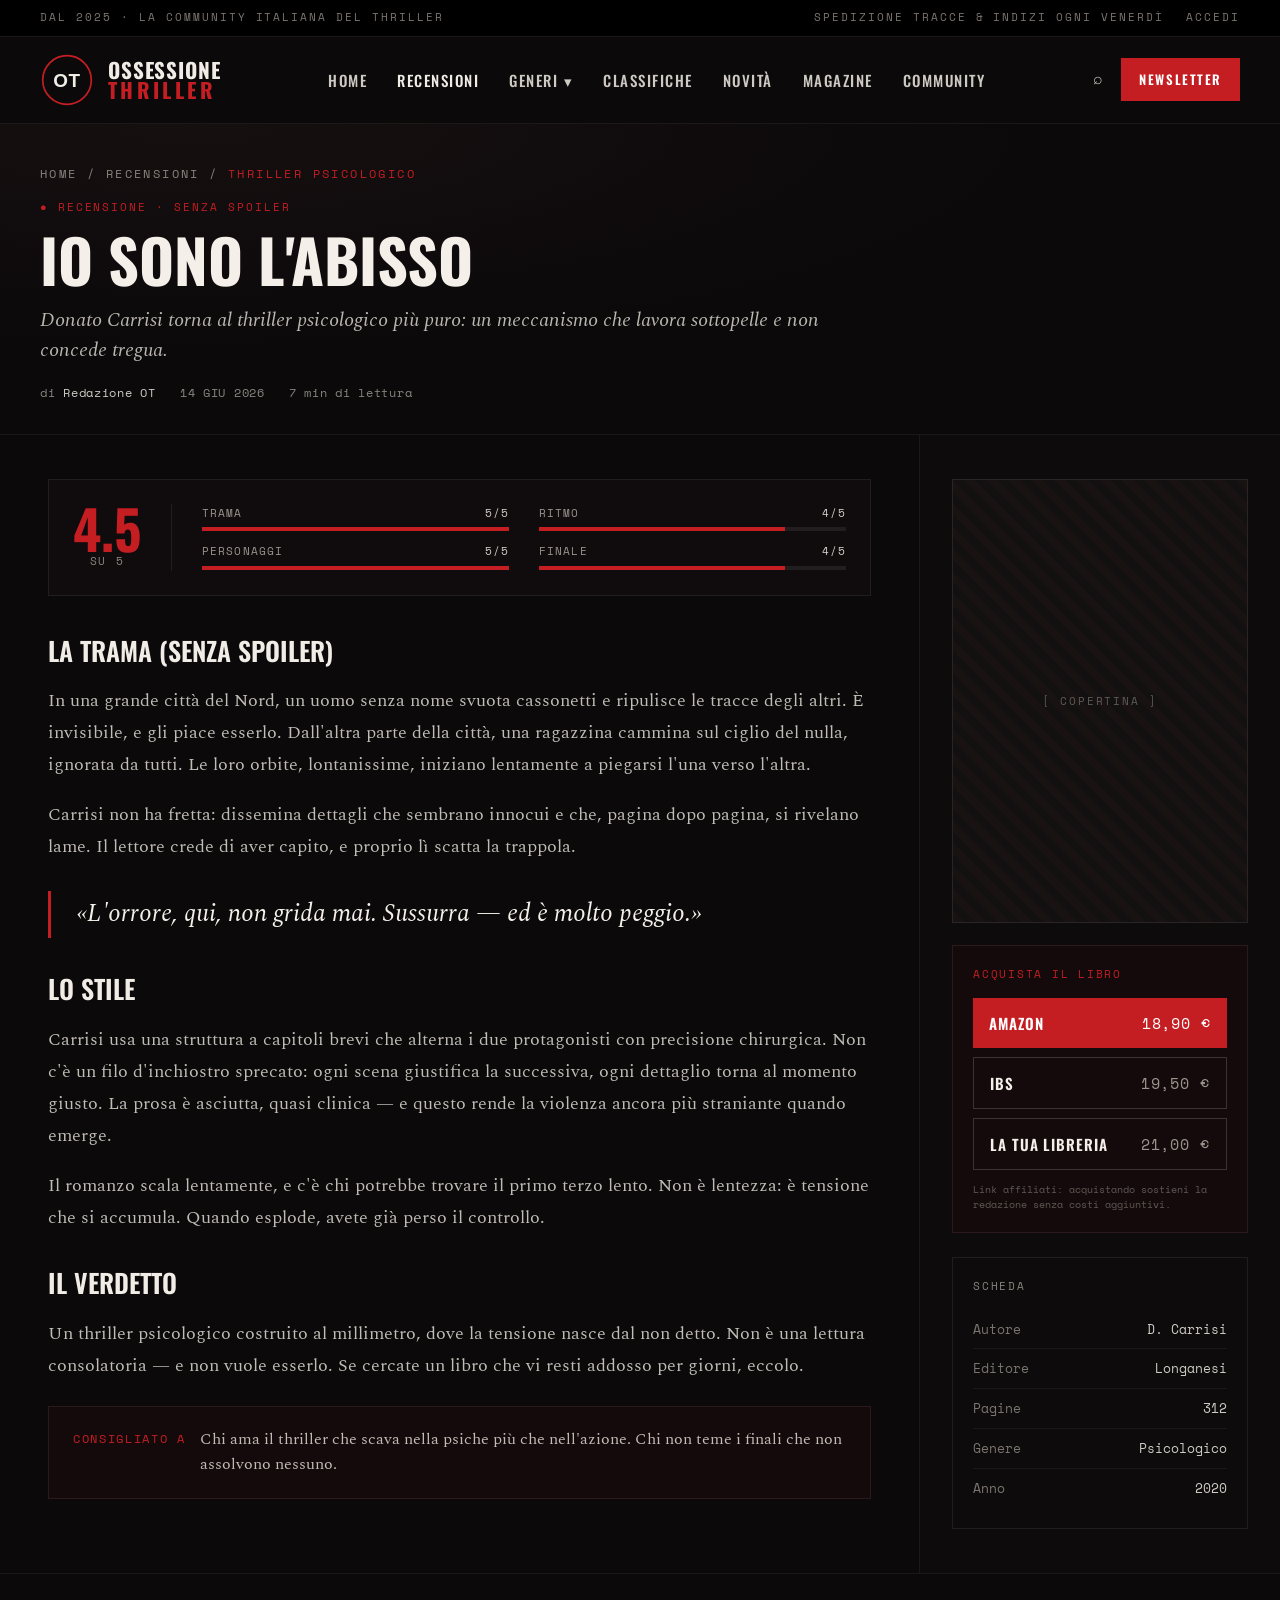
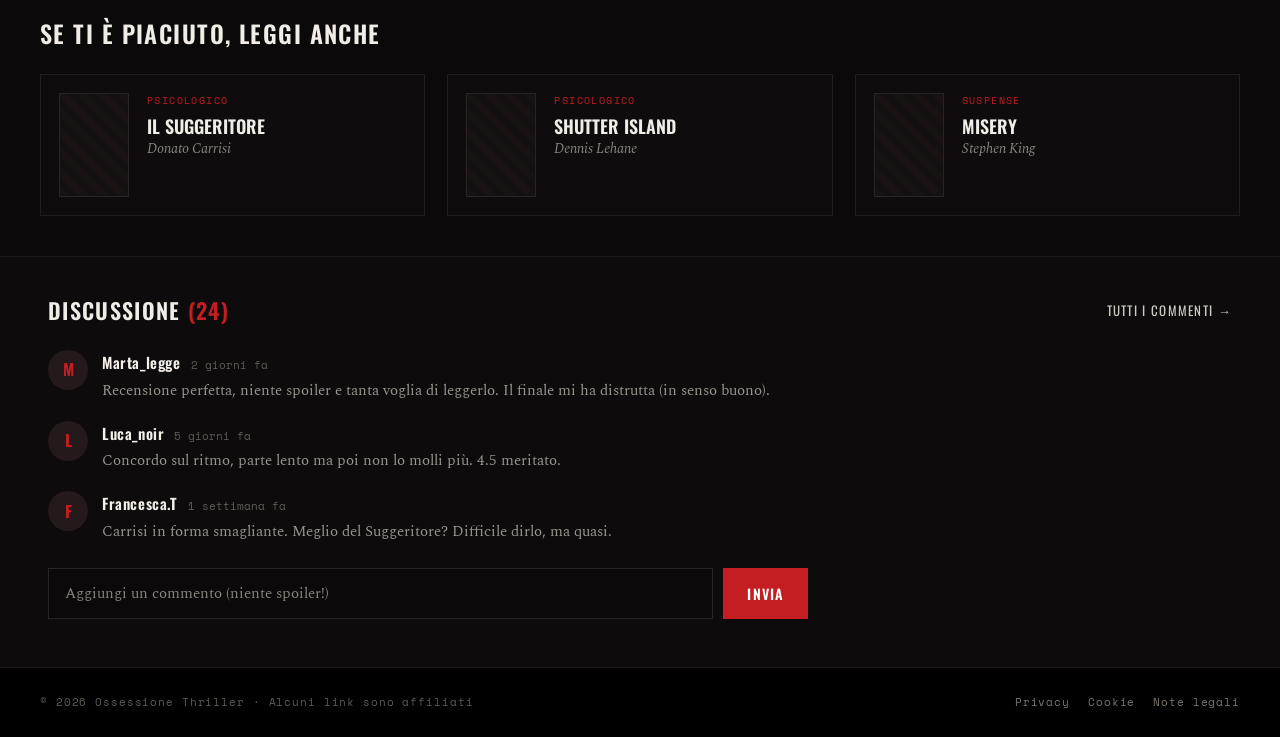
==== recensione.html @ 4a24f760 "feat: sito completo - homepage, catalogo, dettaglio recensione - index.html: homepage immersiva (Var" ====
<!DOCTYPE html>
<html lang="it">
<head>
  <meta charset="utf-8">
  <meta name="viewport" content="width=device-width, initial-scale=1">
  <title>Io sono l'abisso — Recensione — Ossessione Thriller</title>
  <meta name="description" content="Recensione senza spoiler di «Io sono l'abisso» di Donato Carrisi. Voto: 4.5/5. Un meccanismo che lavora sottopelle.">
  <link rel="icon" href="assets/logo.svg" type="image/svg+xml">
  <link rel="stylesheet" href="css/style.css">
</head>
<body>

  <!-- UTILITY BAR -->
  <div class="ot-utilbar">
    <span>Dal 2025 · La community italiana del thriller</span>
    <span>
      <span>Spedizione tracce &amp; indizi ogni venerdì</span>
      <a href="#">Accedi</a>
    </span>
  </div>

  <!-- HEADER -->
  <header class="ot-header">
    <a href="index.html" class="ot-logo">
      <img src="assets/logo.svg" alt="Ossessione Thriller">
      <div class="ot-logo-text">
        <div class="ot-logo-top">OSSESSIONE</div>
        <div class="ot-logo-bot">THRILLER</div>
      </div>
    </a>
    <nav>
      <ul class="ot-nav">
        <li><a href="index.html">Home</a></li>
        <li><a href="recensioni.html" class="active">Recensioni</a></li>
        <li><a href="#">Generi ▾</a></li>
        <li><a href="#">Classifiche</a></li>
        <li><a href="#">Novità</a></li>
        <li><a href="#">Magazine</a></li>
        <li><a href="#">Community</a></li>
      </ul>
    </nav>
    <div class="ot-header-actions">
      <span class="ot-search-icon">⌕</span>
      <a href="index.html#newsletter" class="ot-btn">Newsletter</a>
    </div>
  </header>

  <!-- ═══════════════════════════════════════════════════════
       ARTICLE HERO
  ═══════════════════════════════════════════════════════ -->
  <div style="
    padding: 40px 40px 32px;
    background: radial-gradient(110% 120% at 15% 0%, #160f10, var(--bg) 60%);
    border-bottom: 1px solid var(--border);
  ">
    <div class="ot-breadcrumb">
      <a href="index.html">Home</a> /
      <a href="recensioni.html">Recensioni</a> /
      <span>Thriller psicologico</span>
    </div>
    <div style="max-width: 820px;">
      <div class="ot-label" style="margin-bottom: 14px; letter-spacing: .18em;">● Recensione · Senza spoiler</div>
      <h1 style="
        font-family: var(--font-heading); font-weight: 700;
        font-size: 60px; line-height: .98;
        color: var(--text-warm); text-transform: uppercase;
        margin: 0 0 16px;
      ">Io sono l'abisso</h1>
      <p style="font-size: 20px; line-height: 1.5; color: var(--text-mid); font-style: italic; margin: 0 0 18px;">
        Donato Carrisi torna al thriller psicologico più puro: un meccanismo che lavora sottopelle e non concede tregua.
      </p>
      <div style="display: flex; gap: 24px; font-family: var(--font-mono); font-size: 12px; letter-spacing: .06em; color: var(--text-faint);">
        <span>di <span style="color: var(--text-dim);">Redazione OT</span></span>
        <span>14 GIU 2026</span>
        <span>7 min di lettura</span>
      </div>
    </div>
  </div>

  <!-- ═══════════════════════════════════════════════════════
       BODY + SIDEBAR
  ═══════════════════════════════════════════════════════ -->
  <div style="display: grid; grid-template-columns: 1fr 360px;">

    <!-- ARTICLE BODY -->
    <article style="padding: 44px 48px; border-right: 1px solid var(--border);">

      <!-- Rating block -->
      <div style="
        display: flex; align-items: center; gap: 30px;
        padding: 24px; background: var(--bg-card); border: 1px solid var(--border-card);
        margin-bottom: 34px;
      ">
        <div style="text-align: center; border-right: 1px solid var(--border-card); padding-right: 30px;">
          <div style="
            font-family: var(--font-heading); font-weight: 700;
            font-size: 54px; color: var(--accent); line-height: .9;
          ">4.5</div>
          <div style="font-family: var(--font-mono); font-size: 11px; letter-spacing: .14em; color: var(--text-faint); text-transform: uppercase;">su 5</div>
        </div>
        <div style="flex: 1; display: grid; grid-template-columns: 1fr 1fr; gap: 12px 30px;">

          <div>
            <div style="display: flex; justify-content: space-between; font-family: var(--font-mono); font-size: 11px; color: var(--text-muted); text-transform: uppercase; letter-spacing: .1em; margin-bottom: 5px;">
              <span>Trama</span><span style="color: var(--text-dim);">5/5</span>
            </div>
            <div class="ot-rating-bar-track"><div class="ot-rating-bar-fill" style="width: 100%;"></div></div>
          </div>

          <div>
            <div style="display: flex; justify-content: space-between; font-family: var(--font-mono); font-size: 11px; color: var(--text-muted); text-transform: uppercase; letter-spacing: .1em; margin-bottom: 5px;">
              <span>Ritmo</span><span style="color: var(--text-dim);">4/5</span>
            </div>
            <div class="ot-rating-bar-track"><div class="ot-rating-bar-fill" style="width: 80%;"></div></div>
          </div>

          <div>
            <div style="display: flex; justify-content: space-between; font-family: var(--font-mono); font-size: 11px; color: var(--text-muted); text-transform: uppercase; letter-spacing: .1em; margin-bottom: 5px;">
              <span>Personaggi</span><span style="color: var(--text-dim);">5/5</span>
            </div>
            <div class="ot-rating-bar-track"><div class="ot-rating-bar-fill" style="width: 100%;"></div></div>
          </div>

          <div>
            <div style="display: flex; justify-content: space-between; font-family: var(--font-mono); font-size: 11px; color: var(--text-muted); text-transform: uppercase; letter-spacing: .1em; margin-bottom: 5px;">
              <span>Finale</span><span style="color: var(--text-dim);">4/5</span>
            </div>
            <div class="ot-rating-bar-track"><div class="ot-rating-bar-fill" style="width: 80%;"></div></div>
          </div>

        </div>
      </div>

      <!-- Article text -->
      <h2 style="
        font-family: var(--font-heading); font-weight: 600;
        font-size: 26px; color: var(--text); text-transform: uppercase;
        margin: 0 0 14px;
      ">La trama (senza spoiler)</h2>

      <p style="font-size: 18px; line-height: 1.78; color: #c2bcb6; margin: 0 0 18px;">
        In una grande città del Nord, un uomo senza nome svuota cassonetti e ripulisce le tracce degli altri.
        È invisibile, e gli piace esserlo. Dall'altra parte della città, una ragazzina cammina sul ciglio del nulla,
        ignorata da tutti. Le loro orbite, lontanissime, iniziano lentamente a piegarsi l'una verso l'altra.
      </p>

      <p style="font-size: 18px; line-height: 1.78; color: #c2bcb6; margin: 0 0 28px;">
        Carrisi non ha fretta: dissemina dettagli che sembrano innocui e che, pagina dopo pagina, si rivelano lame.
        Il lettore crede di aver capito, e proprio lì scatta la trappola.
      </p>

      <!-- Pull quote -->
      <blockquote class="ot-blockquote">
        <p>«L'orrore, qui, non grida mai. Sussurra — ed è molto peggio.»</p>
      </blockquote>

      <h2 style="
        font-family: var(--font-heading); font-weight: 600;
        font-size: 26px; color: var(--text); text-transform: uppercase;
        margin: 0 0 14px;
      ">Lo stile</h2>

      <p style="font-size: 18px; line-height: 1.78; color: #c2bcb6; margin: 0 0 18px;">
        Carrisi usa una struttura a capitoli brevi che alterna i due protagonisti con precisione chirurgica.
        Non c'è un filo d'inchiostro sprecato: ogni scena giustifica la successiva, ogni dettaglio
        torna al momento giusto. La prosa è asciutta, quasi clinica — e questo rende la violenza ancora più
        straniante quando emerge.
      </p>

      <p style="font-size: 18px; line-height: 1.78; color: #c2bcb6; margin: 0 0 28px;">
        Il romanzo scala lentamente, e c'è chi potrebbe trovare il primo terzo lento.
        Non è lentezza: è tensione che si accumula. Quando esplode, avete già perso il controllo.
      </p>

      <h2 style="
        font-family: var(--font-heading); font-weight: 600;
        font-size: 26px; color: var(--text); text-transform: uppercase;
        margin: 0 0 14px;
      ">Il verdetto</h2>

      <p style="font-size: 18px; line-height: 1.78; color: #c2bcb6; margin: 0 0 24px;">
        Un thriller psicologico costruito al millimetro, dove la tensione nasce dal non detto.
        Non è una lettura consolatoria — e non vuole esserlo. Se cercate un libro che vi resti
        addosso per giorni, eccolo.
      </p>

      <div style="
        display: flex; gap: 14px; padding: 20px 24px;
        background: #140a0b; border: 1px solid #2a1a1b;
        margin-bottom: 8px;
      ">
        <div style="
          font-family: var(--font-mono); font-size: 12px; letter-spacing: .14em;
          color: var(--accent); text-transform: uppercase;
          white-space: nowrap; padding-top: 2px;
        ">Consigliato a</div>
        <p style="font-size: 16px; line-height: 1.6; color: #c2bcb6; margin: 0;">
          Chi ama il thriller che scava nella psiche più che nell'azione.
          Chi non teme i finali che non assolvono nessuno.
        </p>
      </div>

    </article>

    <!-- SIDEBAR -->
    <aside style="padding: 44px 32px; background: var(--bg-alt);">

      <!-- Cover placeholder -->
      <div class="ot-cover-placeholder" style="aspect-ratio: 2/3; margin-bottom: 22px; flex-direction: column; gap: 8px;">
        <span>[ COPERTINA ]</span>
      </div>

      <!-- Buy box -->
      <div class="ot-buy-box">
        <div class="ot-label" style="margin-bottom: 14px; letter-spacing: .16em;">Acquista il libro</div>
        <a href="#" class="ot-buy-link primary">
          <span>Amazon</span>
          <span class="price">18,90 €</span>
        </a>
        <a href="#" class="ot-buy-link secondary">
          <span>IBS</span>
          <span class="price">19,50 €</span>
        </a>
        <a href="#" class="ot-buy-link secondary">
          <span>La tua libreria</span>
          <span class="price">21,00 €</span>
        </a>
        <p class="ot-buy-note">Link affiliati: acquistando sostieni la redazione senza costi aggiuntivi.</p>
      </div>

      <!-- Scheda libro -->
      <div class="ot-scheda">
        <div class="ot-scheda-title">Scheda</div>
        <div class="ot-scheda-row"><span class="key">Autore</span><span class="val">D. Carrisi</span></div>
        <div class="ot-scheda-row"><span class="key">Editore</span><span class="val">Longanesi</span></div>
        <div class="ot-scheda-row"><span class="key">Pagine</span><span class="val">312</span></div>
        <div class="ot-scheda-row"><span class="key">Genere</span><span class="val">Psicologico</span></div>
        <div class="ot-scheda-row"><span class="key">Anno</span><span class="val">2020</span></div>
      </div>

    </aside>

  </div>

  <!-- ═══════════════════════════════════════════════════════
       CORRELATI
  ═══════════════════════════════════════════════════════ -->
  <section style="padding: 40px 40px; background: var(--bg); border-top: 1px solid var(--border);">
    <h2 style="
      font-family: var(--font-heading); font-weight: 600;
      font-size: 24px; letter-spacing: .06em; color: var(--text);
      text-transform: uppercase; margin: 0 0 22px;
    ">Se ti è piaciuto, leggi anche</h2>
    <div style="display: grid; grid-template-columns: repeat(3, 1fr); gap: 22px; max-width: 1360px;">

      <article class="ot-rev-card ot-card">
        <div class="ot-rev-cover" style="width: 70px; height: 104px;"></div>
        <div>
          <div class="ot-rev-genre">Psicologico</div>
          <h3 class="ot-rev-title" style="font-size: 18px;">Il suggeritore</h3>
          <div class="ot-rev-author">Donato Carrisi</div>
        </div>
      </article>

      <article class="ot-rev-card ot-card">
        <div class="ot-rev-cover" style="width: 70px; height: 104px;"></div>
        <div>
          <div class="ot-rev-genre">Psicologico</div>
          <h3 class="ot-rev-title" style="font-size: 18px;">Shutter Island</h3>
          <div class="ot-rev-author">Dennis Lehane</div>
        </div>
      </article>

      <article class="ot-rev-card ot-card">
        <div class="ot-rev-cover" style="width: 70px; height: 104px;"></div>
        <div>
          <div class="ot-rev-genre">Suspense</div>
          <h3 class="ot-rev-title" style="font-size: 18px;">Misery</h3>
          <div class="ot-rev-author">Stephen King</div>
        </div>
      </article>

    </div>
  </section>

  <!-- ═══════════════════════════════════════════════════════
       DISCUSSIONE
  ═══════════════════════════════════════════════════════ -->
  <section style="padding: 36px 48px 48px; background: var(--bg-alt); border-top: 1px solid var(--border);">
    <div style="display: flex; justify-content: space-between; align-items: center; margin-bottom: 22px;">
      <h2 style="
        font-family: var(--font-heading); font-weight: 600;
        font-size: 22px; letter-spacing: .06em; color: var(--text);
        text-transform: uppercase; margin: 0;
      ">Discussione <span style="color: var(--accent);">(24)</span></h2>
      <a href="#" style="
        font-family: var(--font-heading); font-size: 13px;
        letter-spacing: .1em; text-transform: uppercase; color: var(--text-dim);
      ">Tutti i commenti →</a>
    </div>

    <div style="display: flex; flex-direction: column; gap: 18px; max-width: 760px;">

      <div class="ot-comment">
        <div class="ot-comment-avatar">M</div>
        <div>
          <div class="ot-comment-meta">
            <span class="ot-comment-author">Marta_legge</span>
            <span class="ot-comment-date">2 giorni fa</span>
          </div>
          <p class="ot-comment-text">
            Recensione perfetta, niente spoiler e tanta voglia di leggerlo. Il finale mi ha distrutta (in senso buono).
          </p>
        </div>
      </div>

      <div class="ot-comment">
        <div class="ot-comment-avatar">L</div>
        <div>
          <div class="ot-comment-meta">
            <span class="ot-comment-author">Luca_noir</span>
            <span class="ot-comment-date">5 giorni fa</span>
          </div>
          <p class="ot-comment-text">
            Concordo sul ritmo, parte lento ma poi non lo molli più. 4.5 meritato.
          </p>
        </div>
      </div>

      <div class="ot-comment">
        <div class="ot-comment-avatar">F</div>
        <div>
          <div class="ot-comment-meta">
            <span class="ot-comment-author">Francesca.T</span>
            <span class="ot-comment-date">1 settimana fa</span>
          </div>
          <p class="ot-comment-text">
            Carrisi in forma smagliante. Meglio del Suggeritore? Difficile dirlo, ma quasi.
          </p>
        </div>
      </div>

    </div>

    <div class="ot-comment-form" style="margin-top: 24px; max-width: 760px;">
      <input class="ot-comment-input" type="text" placeholder="Aggiungi un commento (niente spoiler!)">
      <button class="ot-btn" style="padding: 0 24px; font-size: 14px; letter-spacing: .08em;">Invia</button>
    </div>
  </section>

  <!-- FOOTER -->
  <footer class="ot-footer-mini">
    <span>© 2026 Ossessione Thriller · Alcuni link sono affiliati</span>
    <div class="ot-footer-mini-links">
      <a href="#">Privacy</a>
      <a href="#">Cookie</a>
      <a href="#">Note legali</a>
    </div>
  </footer>

</body>
</html>
---- css/style.css ----
/* ============================================================
   OSSESSIONE THRILLER — Design System
   Fonts: Oswald (headings) · Spectral (body) · Space Mono (labels)
   ============================================================ */

@import url('https://fonts.googleapis.com/css2?family=Oswald:wght@300;400;500;600;700&family=Spectral:ital,wght@0,300;0,400;0,600;1,400&family=Space+Mono:wght@400;700&display=swap');

/* ── Variables ───────────────────────────────────────────── */
:root {
  --accent:      #c41e22;
  --bg:          #0b090a;
  --bg-alt:      #0e0b0c;
  --bg-card:     #100c0d;
  --bg-dark:     #000;
  --text:        #f1ece6;
  --text-warm:   #f4efe9;
  --text-dim:    #cfc9c3;
  --text-mid:    #bcb6b0;
  --text-muted:  #9a948e;
  --text-faint:  #8a847e;
  --text-ghost:  #7c756f;
  --text-shadow: #5f5a55;
  --border:      #1c1819;
  --border-card: #221d1e;
  --border-mid:  #292425;
  --border-dim:  #3a3531;
  --border-deep: #4a4642;
  --font-heading: 'Oswald', sans-serif;
  --font-body:    'Spectral', Georgia, serif;
  --font-mono:    'Space Mono', monospace;
  --tagline:      "Libri che ti prendono. Storie che ti restano.";
}

/* ── Reset ───────────────────────────────────────────────── */
*, *::before, *::after { box-sizing: border-box; margin: 0; padding: 0; }
html { scroll-behavior: smooth; }
body {
  background: var(--bg);
  color: var(--text);
  font-family: var(--font-body);
  font-size: 16px;
  line-height: 1.6;
  min-height: 100vh;
}
img { display: block; max-width: 100%; }
a { color: inherit; text-decoration: none; }
input, button, textarea { font-family: inherit; outline: none; }

/* ── Utility bar ─────────────────────────────────────────── */
.ot-utilbar {
  display: flex;
  justify-content: space-between;
  align-items: center;
  padding: 9px 40px;
  background: #000;
  border-bottom: 1px solid var(--border);
  font-family: var(--font-mono);
  font-size: 11px;
  letter-spacing: .18em;
  color: var(--text-ghost);
  text-transform: uppercase;
}
.ot-utilbar span { display: flex; gap: 22px; }

/* ── Main nav ────────────────────────────────────────────── */
.ot-header {
  display: flex;
  align-items: center;
  justify-content: space-between;
  padding: 16px 40px;
  background: var(--bg);
  border-bottom: 1px solid var(--border);
  position: sticky;
  top: 0;
  z-index: 100;
}
.ot-logo {
  display: flex;
  align-items: center;
  gap: 14px;
  text-decoration: none;
}
.ot-logo img {
  width: 54px;
  height: 54px;
  border-radius: 50%;
}
.ot-logo-text { line-height: .92; }
.ot-logo-text .ot-logo-top {
  font-family: var(--font-heading);
  font-weight: 700;
  font-size: 21px;
  letter-spacing: .04em;
  color: var(--text);
}
.ot-logo-text .ot-logo-bot {
  font-family: var(--font-heading);
  font-weight: 700;
  font-size: 21px;
  letter-spacing: .16em;
  color: var(--accent);
}
.ot-nav {
  display: flex;
  gap: 30px;
  font-family: var(--font-heading);
  font-weight: 500;
  font-size: 15px;
  letter-spacing: .1em;
  text-transform: uppercase;
  list-style: none;
}
.ot-nav a {
  color: var(--text-dim);
  text-decoration: none;
  transition: color .2s;
}
.ot-nav a:hover,
.ot-nav a.active { color: var(--text); }
.ot-header-actions { display: flex; align-items: center; gap: 18px; }
.ot-search-icon {
  font-size: 16px;
  color: var(--text-dim);
  cursor: pointer;
}

/* ── Buttons ─────────────────────────────────────────────── */
.ot-btn {
  display: inline-block;
  font-family: var(--font-heading);
  font-weight: 600;
  font-size: 13px;
  letter-spacing: .12em;
  text-transform: uppercase;
  color: #fff;
  background: var(--accent);
  padding: 11px 18px;
  border: none;
  cursor: pointer;
  transition: opacity .2s;
  text-decoration: none;
}
.ot-btn:hover { opacity: .85; }
.ot-btn-outline {
  background: transparent;
  color: var(--text-warm);
  border: 1px solid var(--border-deep);
}
.ot-btn-lg { font-size: 15px; padding: 15px 28px; }

/* ── Chips / filter pills ────────────────────────────────── */
.ot-chip {
  display: inline-block;
  padding: 9px 16px;
  border: 1px solid var(--border-mid);
  color: var(--text-muted);
  font-family: var(--font-heading);
  font-size: 13px;
  letter-spacing: .08em;
  text-transform: uppercase;
  cursor: pointer;
  transition: border-color .2s, color .2s;
}
.ot-chip:hover { border-color: var(--accent); color: var(--text); }
.ot-chip.active { background: var(--accent); border-color: var(--accent); color: #fff; }

/* ── Cards ───────────────────────────────────────────────── */
.ot-card {
  background: var(--bg-card);
  border: 1px solid var(--border-card);
  transition: border-color .2s;
}
.ot-card:hover { border-color: #3a3531; }

/* ── Decorative thread ───────────────────────────────────── */
.ot-thread {
  position: absolute;
  height: 1px;
  background: linear-gradient(90deg, transparent, #3a1a1c 40%, transparent);
  pointer-events: none;
}

/* ── Label (mono tag) ────────────────────────────────────── */
.ot-label {
  font-family: var(--font-mono);
  font-size: 11px;
  letter-spacing: .18em;
  color: var(--accent);
  text-transform: uppercase;
}

/* ── Section heading ─────────────────────────────────────── */
.ot-section-head {
  font-family: var(--font-heading);
  font-weight: 600;
  font-size: 34px;
  letter-spacing: .03em;
  color: var(--text);
  text-transform: uppercase;
  margin: 0;
}

/* ── Breadcrumb ──────────────────────────────────────────── */
.ot-breadcrumb {
  font-family: var(--font-mono);
  font-size: 12px;
  letter-spacing: .2em;
  color: var(--text-faint);
  text-transform: uppercase;
  margin-bottom: 16px;
}
.ot-breadcrumb span { color: var(--accent); }

/* ── Rating bars ─────────────────────────────────────────── */
.ot-rating-bar-track {
  height: 4px;
  background: var(--border-card);
}
.ot-rating-bar-fill {
  height: 100%;
  background: var(--accent);
}

/* ── Pull quote ──────────────────────────────────────────── */
.ot-blockquote {
  border-left: 3px solid var(--accent);
  padding: 6px 0 6px 26px;
  margin: 0 0 30px;
}
.ot-blockquote p {
  font-family: var(--font-body);
  font-style: italic;
  font-size: 25px;
  line-height: 1.4;
  color: var(--text-warm);
}

/* ── Newsletter input group ──────────────────────────────── */
.ot-input-group { display: flex; gap: 0; }
.ot-input {
  flex: 1;
  background: var(--bg);
  border: 1px solid var(--border-dim);
  border-right: none;
  color: var(--text-warm);
  padding: 15px 16px;
  font-family: var(--font-mono);
  font-size: 14px;
}
.ot-input::placeholder { color: var(--text-faint); }
.ot-input-group .ot-btn { border: none; white-space: nowrap; }

/* ── Book cover placeholder ──────────────────────────────── */
.ot-cover-placeholder {
  background: repeating-linear-gradient(
    45deg,
    #181213, #181213 8px,
    #131011 8px, #131011 16px
  );
  border: 1px solid #2a2425;
  display: flex;
  align-items: center;
  justify-content: center;
}
.ot-cover-placeholder span {
  font-family: var(--font-mono);
  font-size: 11px;
  letter-spacing: .18em;
  color: var(--text-shadow);
  text-transform: uppercase;
}

/* ── Score badge ─────────────────────────────────────────── */
.ot-score {
  font-family: var(--font-mono);
  font-size: 12px;
  color: var(--text-dim);
}
.ot-score strong { color: var(--accent); font-weight: 700; }

/* ── Condensed footer ────────────────────────────────────── */
.ot-footer-mini {
  padding: 26px 40px;
  background: var(--bg-dark);
  border-top: 1px solid var(--border);
  display: flex;
  justify-content: space-between;
  align-items: center;
  font-family: var(--font-mono);
  font-size: 11px;
  letter-spacing: .08em;
  color: var(--text-shadow);
}
.ot-footer-mini a { color: var(--text-ghost); }
.ot-footer-mini a:hover { color: var(--text-dim); }
.ot-footer-mini-links { display: flex; gap: 18px; }

/* ── Full footer ─────────────────────────────────────────── */
.ot-footer {
  padding: 48px 40px 36px;
  background: var(--bg-dark);
  border-top: 1px solid var(--border);
}
.ot-footer-grid {
  display: grid;
  grid-template-columns: 1.6fr 1fr 1fr 1fr;
  gap: 32px;
  margin-bottom: 36px;
}
.ot-footer-brand { display: flex; align-items: center; gap: 12px; margin-bottom: 14px; }
.ot-footer-brand img { width: 46px; height: 46px; border-radius: 50%; }
.ot-footer-tagline { font-size: 14px; line-height: 1.6; color: var(--text-ghost); max-width: 300px; }
.ot-footer-col-title {
  font-family: var(--font-mono);
  font-size: 11px;
  letter-spacing: .16em;
  color: var(--text-faint);
  text-transform: uppercase;
  margin-bottom: 14px;
}
.ot-footer-links { display: flex; flex-direction: column; gap: 9px; }
.ot-footer-links a { font-size: 14px; color: var(--text-muted); }
.ot-footer-links a:hover { color: var(--text-dim); }
.ot-footer-bottom {
  display: flex;
  justify-content: space-between;
  align-items: center;
  border-top: 1px solid #1a1617;
  padding-top: 20px;
  font-family: var(--font-mono);
  font-size: 11px;
  letter-spacing: .08em;
  color: var(--text-shadow);
}
.ot-footer-bottom a { color: var(--text-ghost); }
.ot-footer-legal { display: flex; gap: 18px; }

/* ── Discussion / comments ───────────────────────────────── */
.ot-comment { display: flex; gap: 14px; }
.ot-comment-avatar {
  width: 40px;
  height: 40px;
  flex-shrink: 0;
  border-radius: 50%;
  background: #241a1b;
  display: flex;
  align-items: center;
  justify-content: center;
  font-family: var(--font-heading);
  font-weight: 700;
  font-size: 16px;
  color: var(--accent);
}
.ot-comment-meta {
  display: flex;
  gap: 10px;
  align-items: baseline;
  margin-bottom: 4px;
}
.ot-comment-author {
  font-family: var(--font-heading);
  font-weight: 600;
  font-size: 15px;
  color: var(--text-warm);
  letter-spacing: .04em;
}
.ot-comment-date {
  font-family: var(--font-mono);
  font-size: 11px;
  color: var(--text-shadow);
}
.ot-comment-text {
  font-size: 15px;
  line-height: 1.6;
  color: var(--text-muted);
}
.ot-comment-form { display: flex; gap: 10px; }
.ot-comment-input {
  flex: 1;
  background: var(--bg);
  border: 1px solid var(--border-mid);
  color: var(--text-warm);
  padding: 13px 16px;
  font-family: var(--font-body);
  font-size: 15px;
}
.ot-comment-input::placeholder { color: var(--text-faint); }

/* ── Buy box ─────────────────────────────────────────────── */
.ot-buy-box {
  background: #140a0b;
  border: 1px solid #2a1a1b;
  padding: 20px;
  margin-bottom: 24px;
}
.ot-buy-link {
  display: flex;
  justify-content: space-between;
  align-items: center;
  padding: 13px 16px;
  margin-bottom: 9px;
  font-family: var(--font-heading);
  font-weight: 600;
  font-size: 15px;
  letter-spacing: .06em;
  text-transform: uppercase;
  text-decoration: none;
  transition: opacity .2s;
}
.ot-buy-link:hover { opacity: .85; }
.ot-buy-link.primary { background: var(--accent); color: #fff; }
.ot-buy-link.secondary { border: 1px solid var(--border-dim); color: var(--text-warm); }
.ot-buy-link .price { font-family: var(--font-mono); font-weight: 400; }
.ot-buy-link.secondary .price { color: var(--text-muted); }
.ot-buy-note {
  font-family: var(--font-mono);
  font-size: 10px;
  line-height: 1.5;
  color: var(--text-shadow);
  margin-top: 12px;
}

/* ── Book info table ─────────────────────────────────────── */
.ot-scheda {
  border: 1px solid var(--border-card);
  padding: 20px;
}
.ot-scheda-title {
  font-family: var(--font-mono);
  font-size: 11px;
  letter-spacing: .16em;
  color: var(--text-faint);
  text-transform: uppercase;
  margin-bottom: 14px;
}
.ot-scheda-row {
  display: flex;
  justify-content: space-between;
  padding: 9px 0;
  border-bottom: 1px solid var(--border);
  font-family: var(--font-mono);
  font-size: 13px;
}
.ot-scheda-row:last-child { border-bottom: none; }
.ot-scheda-row .key { color: var(--text-ghost); }
.ot-scheda-row .val { color: var(--text-dim); }

/* ── Pagination ──────────────────────────────────────────── */
.ot-pagination {
  display: flex;
  justify-content: center;
  gap: 8px;
  padding: 24px 40px 40px;
}
.ot-page-btn {
  width: 40px;
  height: 40px;
  display: flex;
  align-items: center;
  justify-content: center;
  font-family: var(--font-heading);
  font-size: 15px;
  cursor: pointer;
  border: 1px solid var(--border-mid);
  color: var(--text-muted);
  transition: all .2s;
}
.ot-page-btn.active { background: var(--accent); border-color: var(--accent); color: #fff; }
.ot-page-btn:hover:not(.active) { border-color: var(--accent); color: var(--text); }

/* ── Genre strip cards ───────────────────────────────────── */
.ot-genre-card {
  border: 1px solid var(--border-mid);
  padding: 18px 18px 16px;
  background: #141011;
  cursor: pointer;
  transition: border-color .2s;
}
.ot-genre-card:hover { border-color: var(--accent); }
.ot-genre-title {
  font-family: var(--font-heading);
  font-weight: 600;
  font-size: 18px;
  letter-spacing: .04em;
  color: var(--text-warm);
  text-transform: uppercase;
}
.ot-genre-sub { font-size: 13px; color: var(--text-faint); margin-top: 4px; }

/* ── Ranking list ────────────────────────────────────────── */
.ot-rank-row {
  display: flex;
  align-items: center;
  gap: 18px;
  padding: 14px 0;
  border-bottom: 1px solid var(--border);
}
.ot-rank-row:last-child { border-bottom: none; }
.ot-rank-num {
  font-family: var(--font-heading);
  font-weight: 700;
  font-size: 30px;
  width: 34px;
  flex-shrink: 0;
}
.ot-rank-num.first { color: var(--accent); }
.ot-rank-num.rest { color: #4a443f; }
.ot-rank-title {
  font-family: var(--font-heading);
  font-weight: 600;
  font-size: 19px;
  color: var(--text-warm);
  text-transform: uppercase;
}
.ot-rank-author { font-size: 13.5px; color: var(--text-faint); font-style: italic; }
.ot-rank-score { font-family: var(--font-mono); font-size: 12px; color: var(--text-faint); margin-left: auto; }

/* ── Upcoming book ───────────────────────────────────────── */
.ot-upcoming {
  display: flex;
  gap: 16px;
  padding: 14px;
  background: #141011;
  border: 1px solid var(--border-card);
}
.ot-upcoming-cover {
  width: 58px;
  height: 84px;
  flex-shrink: 0;
  background: repeating-linear-gradient(45deg, #181213, #181213 6px, #131011 6px, #131011 12px);
  border: 1px solid #2a2425;
}
.ot-upcoming-date {
  font-family: var(--font-mono);
  font-size: 11px;
  color: var(--accent);
  letter-spacing: .1em;
}
.ot-upcoming-title {
  font-family: var(--font-heading);
  font-weight: 600;
  font-size: 19px;
  color: var(--text-warm);
  text-transform: uppercase;
  margin: 2px 0;
}
.ot-upcoming-meta { font-size: 13.5px; color: var(--text-faint); font-style: italic; }

/* ── Magazine cards ──────────────────────────────────────── */
.ot-mag-card {
  background: var(--bg-card);
  border: 1px solid var(--border-card);
  display: flex;
  flex-direction: column;
  transition: border-color .2s;
}
.ot-mag-card:hover { border-color: #3a3531; }
.ot-mag-img {
  background: repeating-linear-gradient(45deg, #181213, #181213 8px, #131011 8px, #131011 16px);
  display: flex;
  align-items: center;
  justify-content: center;
}
.ot-mag-img span {
  font-family: var(--font-mono);
  font-size: 11px;
  letter-spacing: .18em;
  color: var(--text-shadow);
}
.ot-mag-body { padding: 24px; }
.ot-mag-type {
  font-family: var(--font-mono);
  font-size: 10px;
  letter-spacing: .16em;
  color: var(--accent);
  text-transform: uppercase;
  margin-bottom: 10px;
}
.ot-mag-title {
  font-family: var(--font-heading);
  font-weight: 600;
  line-height: 1.05;
  color: var(--text);
  text-transform: uppercase;
  margin: 0 0 10px;
}
.ot-mag-excerpt { font-size: 14.5px; line-height: 1.55; color: var(--text-muted); }

/* ── Community stats ─────────────────────────────────────── */
.ot-stat-num {
  font-family: var(--font-heading);
  font-weight: 700;
  font-size: 40px;
  line-height: 1;
}
.ot-stat-label {
  font-family: var(--font-mono);
  font-size: 11px;
  letter-spacing: .1em;
  color: var(--text-faint);
  text-transform: uppercase;
}

/* ── Review card (catalog) ───────────────────────────────── */
.ot-rev-card {
  display: flex;
  gap: 18px;
  background: var(--bg-card);
  border: 1px solid var(--border-card);
  padding: 18px;
  transition: border-color .2s;
}
.ot-rev-card:hover { border-color: #3a3531; }
.ot-rev-cover {
  width: 96px;
  height: 144px;
  flex-shrink: 0;
  background: repeating-linear-gradient(45deg, #181213, #181213 7px, #131011 7px, #131011 14px);
  border: 1px solid #2a2425;
}
.ot-rev-genre {
  font-family: var(--font-mono);
  font-size: 10px;
  letter-spacing: .14em;
  color: var(--accent);
  text-transform: uppercase;
  margin-bottom: 8px;
}
.ot-rev-title {
  font-family: var(--font-heading);
  font-weight: 600;
  font-size: 21px;
  color: var(--text);
  text-transform: uppercase;
  margin: 0 0 3px;
  line-height: 1.05;
}
.ot-rev-author { font-size: 13.5px; color: var(--text-faint); font-style: italic; margin-bottom: 10px; }

/* ── Sidebar genre list ──────────────────────────────────── */
.ot-genre-row {
  display: flex;
  justify-content: space-between;
  padding: 10px 0;
  border-bottom: 1px solid var(--border);
  font-family: var(--font-heading);
  font-size: 15px;
  letter-spacing: .04em;
  text-transform: uppercase;
  color: var(--text-dim);
  transition: color .2s;
}
.ot-genre-row:last-child { border-bottom: none; }
.ot-genre-row:hover { color: var(--text); }
.ot-genre-count {
  color: var(--text-shadow);
  font-family: var(--font-mono);
  font-size: 12px;
}

/* ── Responsive basics ───────────────────────────────────── */
@media (max-width: 1024px) {
  .ot-nav { gap: 18px; font-size: 13px; }
  .ot-footer-grid { grid-template-columns: 1fr 1fr; }
}
@media (max-width: 768px) {
  .ot-utilbar, .ot-header { padding: 9px 20px; }
  .ot-nav { display: none; }
  .ot-footer-grid { grid-template-columns: 1fr; }
  .ot-footer-mini, .ot-footer { padding: 20px; }
}
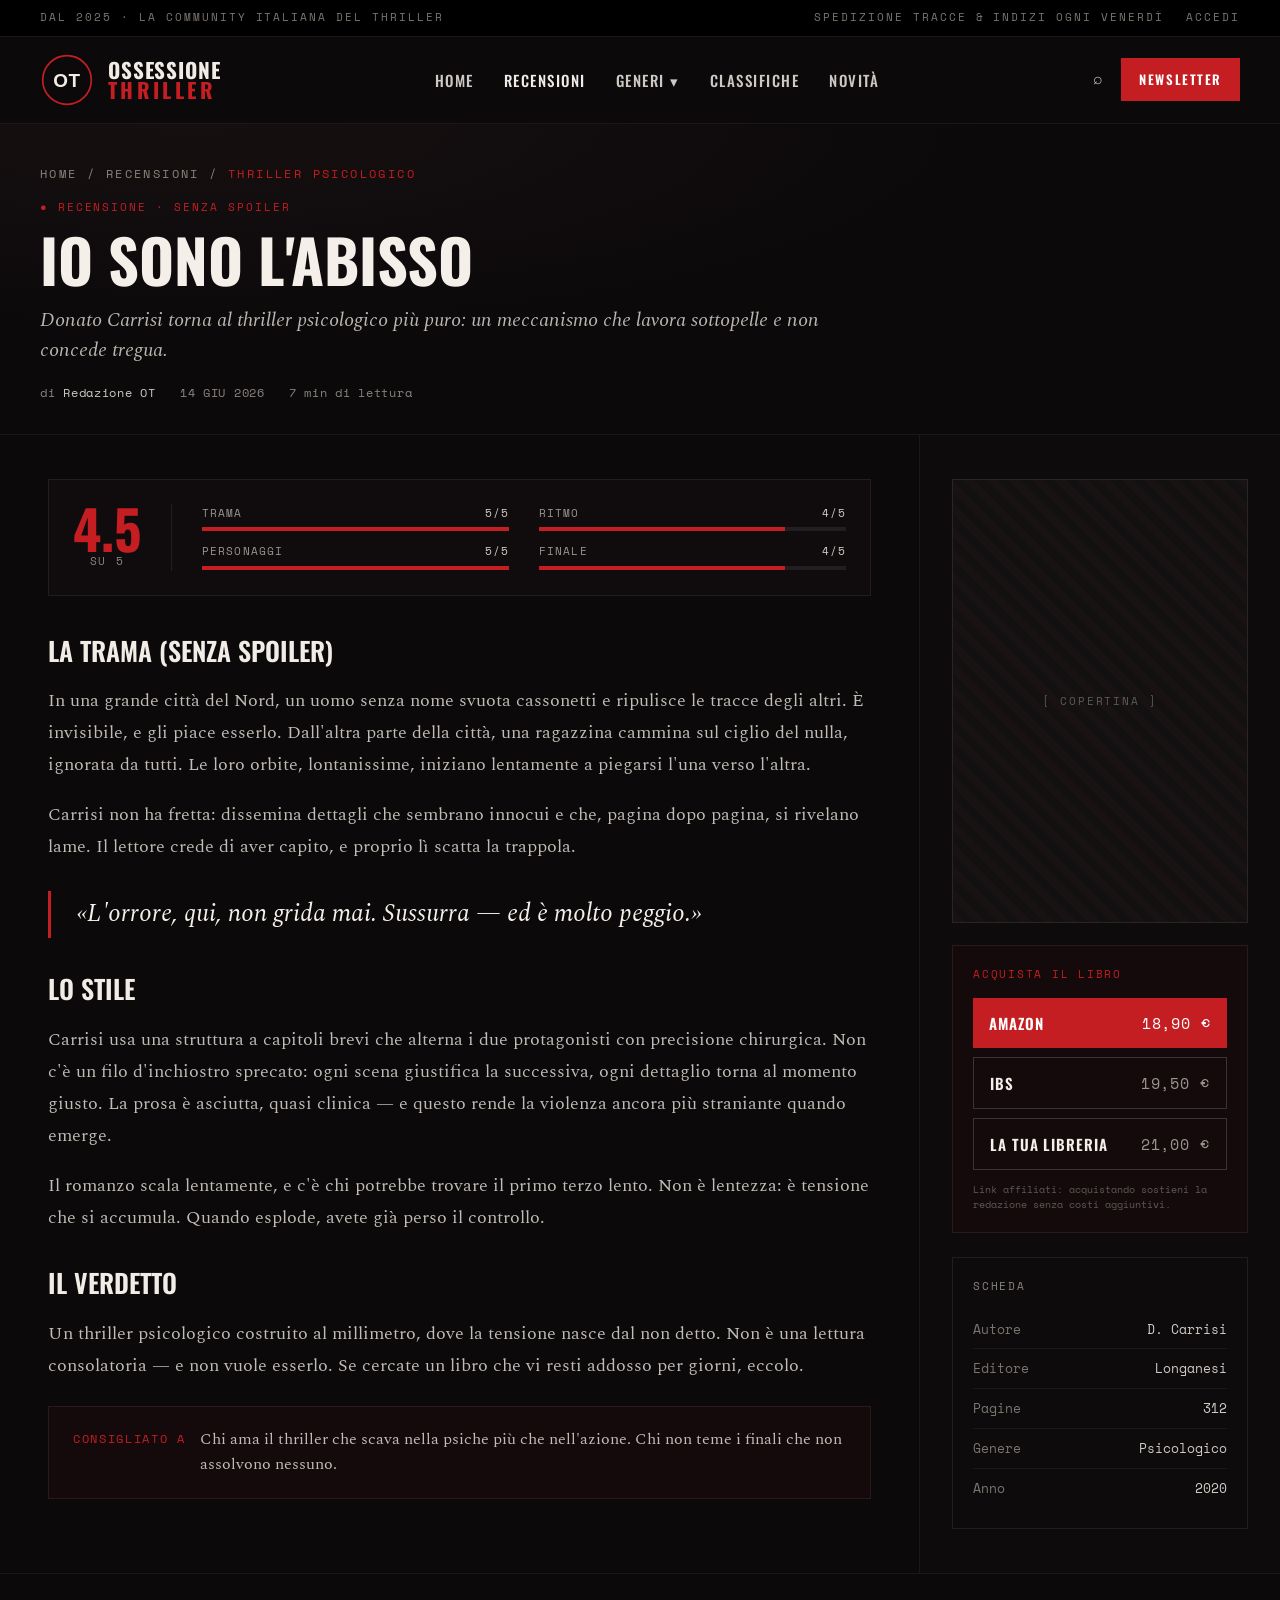
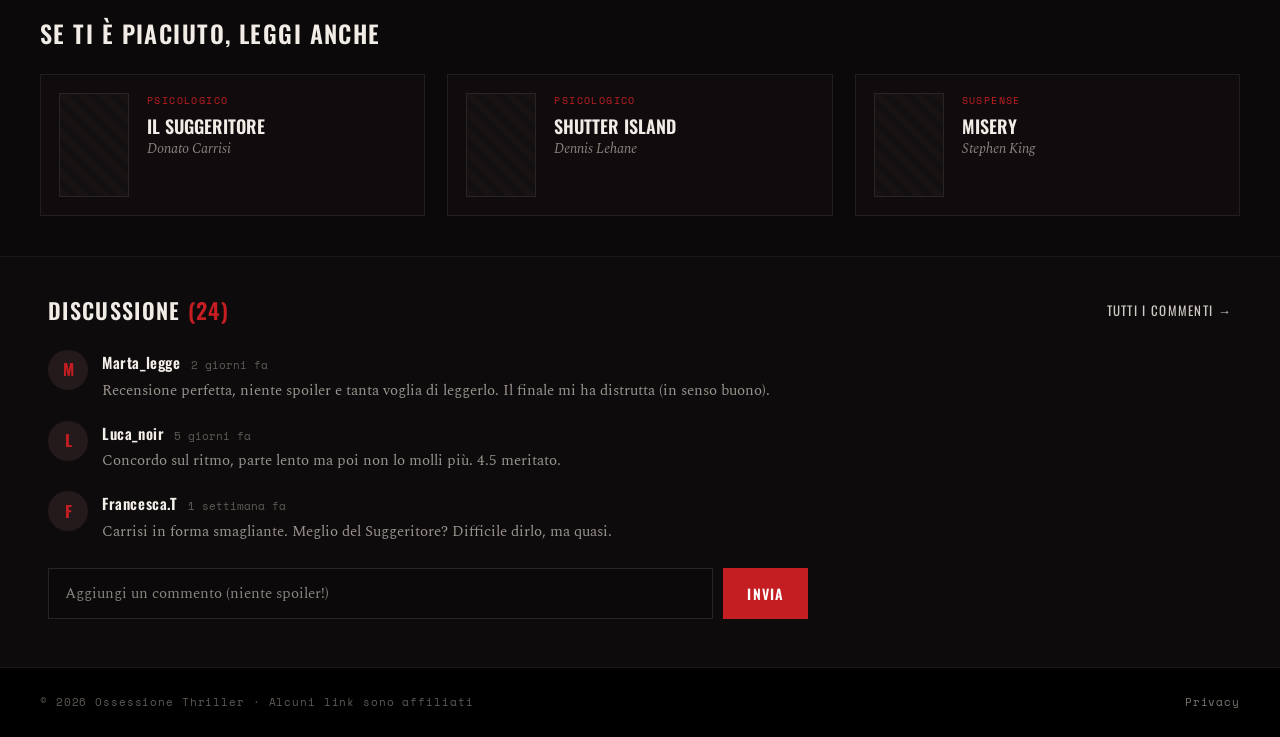
==== commit 3242b6eb: "Fix nav links, classifica Amazon stars, rimuovi In arrivo, nascondi Magazine/Community, fix paginazi" ====
--- a/recensione.html
+++ b/recensione.html
@@ -32,11 +32,11 @@
       <ul class="ot-nav">
         <li><a href="index.html">Home</a></li>
         <li><a href="recensioni.html" class="active">Recensioni</a></li>
-        <li><a href="#">Generi ▾</a></li>
-        <li><a href="#">Classifiche</a></li>
-        <li><a href="#">Novità</a></li>
-        <li><a href="#">Magazine</a></li>
-        <li><a href="#">Community</a></li>
+        <li><a href="recensioni.html">Generi ▾</a></li>
+        <li><a href="index.html#classifica">Classifiche</a></li>
+        <li><a href="recensioni.html?sort=recent">Novità</a></li>
+        <li style="display:none"><a href="#">Magazine</a></li>
+        <li style="display:none"><a href="#">Community</a></li>
       </ul>
     </nav>
     <div class="ot-header-actions">
@@ -353,10 +353,4 @@
     <span>© 2026 Ossessione Thriller · Alcuni link sono affiliati</span>
     <div class="ot-footer-mini-links">
       <a href="#">Privacy</a>
-      <a href="#">Cookie</a>
-      <a href="#">Note legali</a>
-    </div>
-  </footer>
-
-</body>
-</html>
+ 
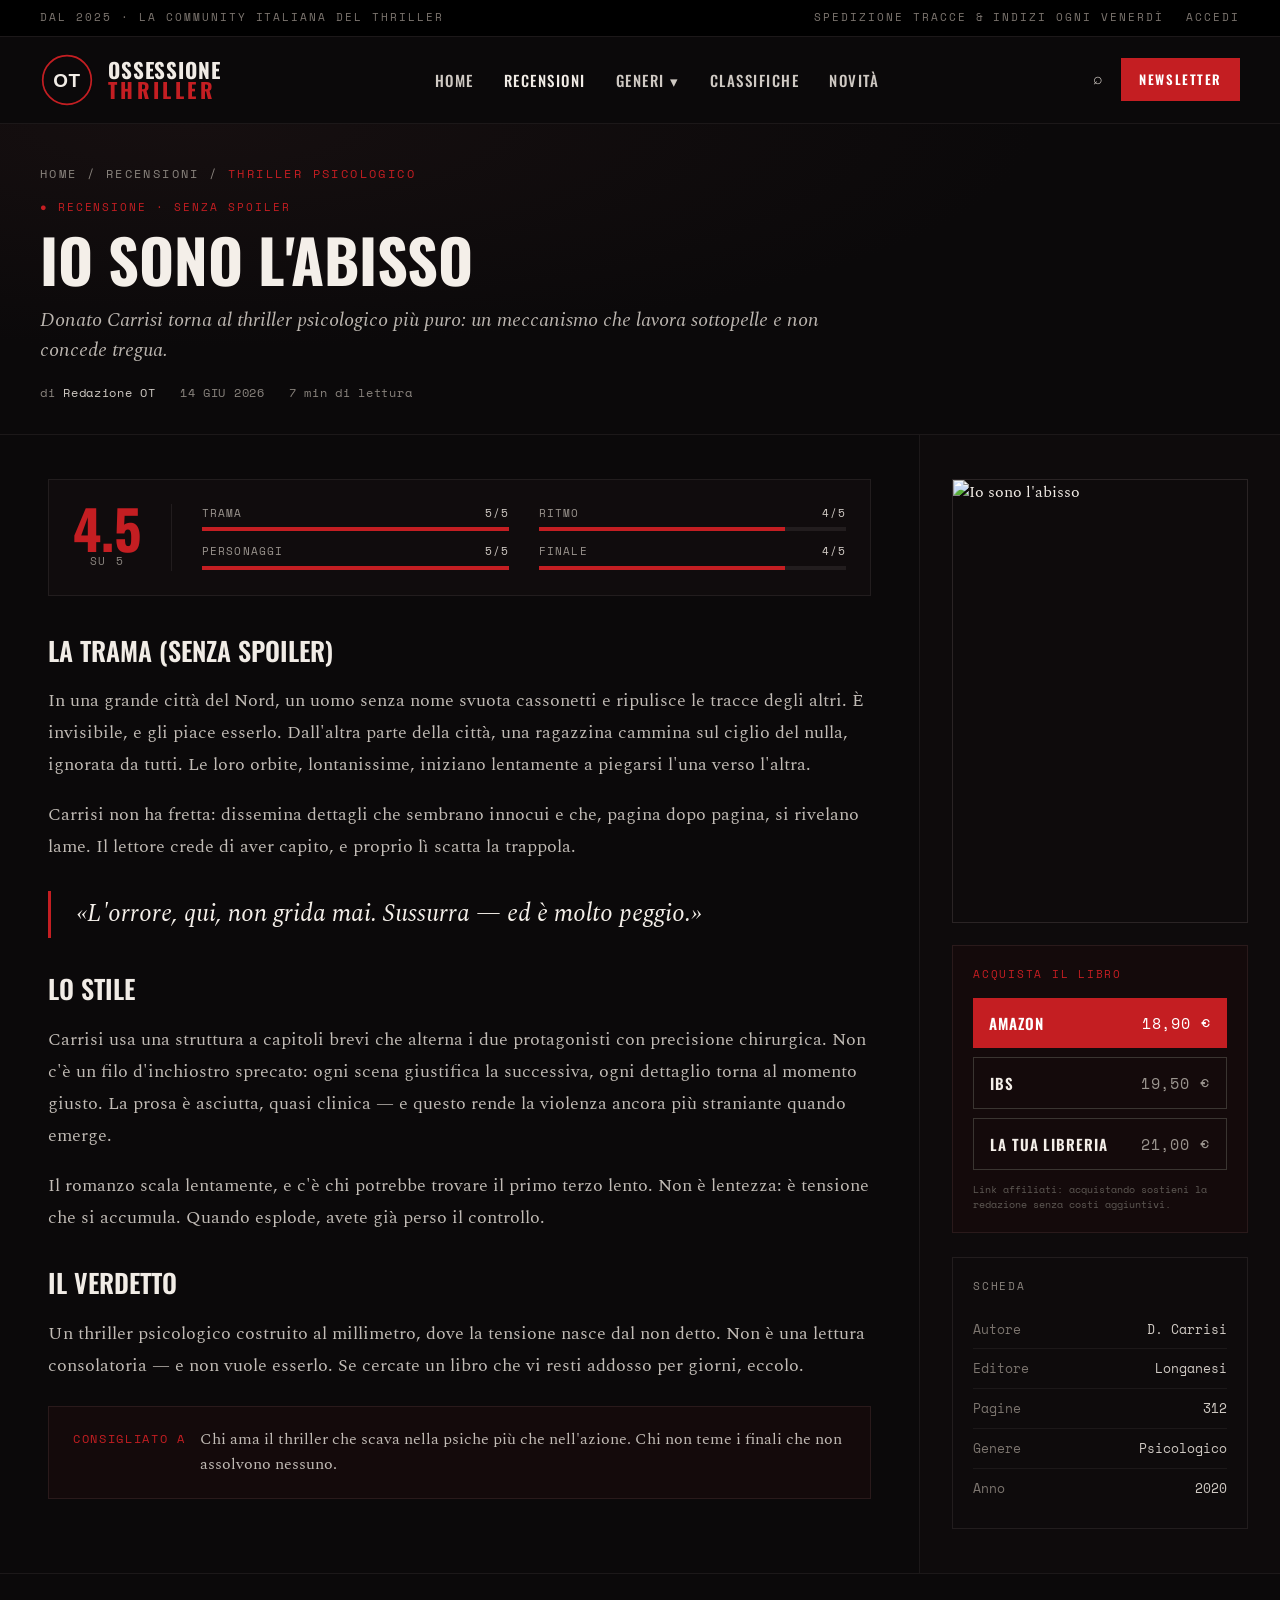
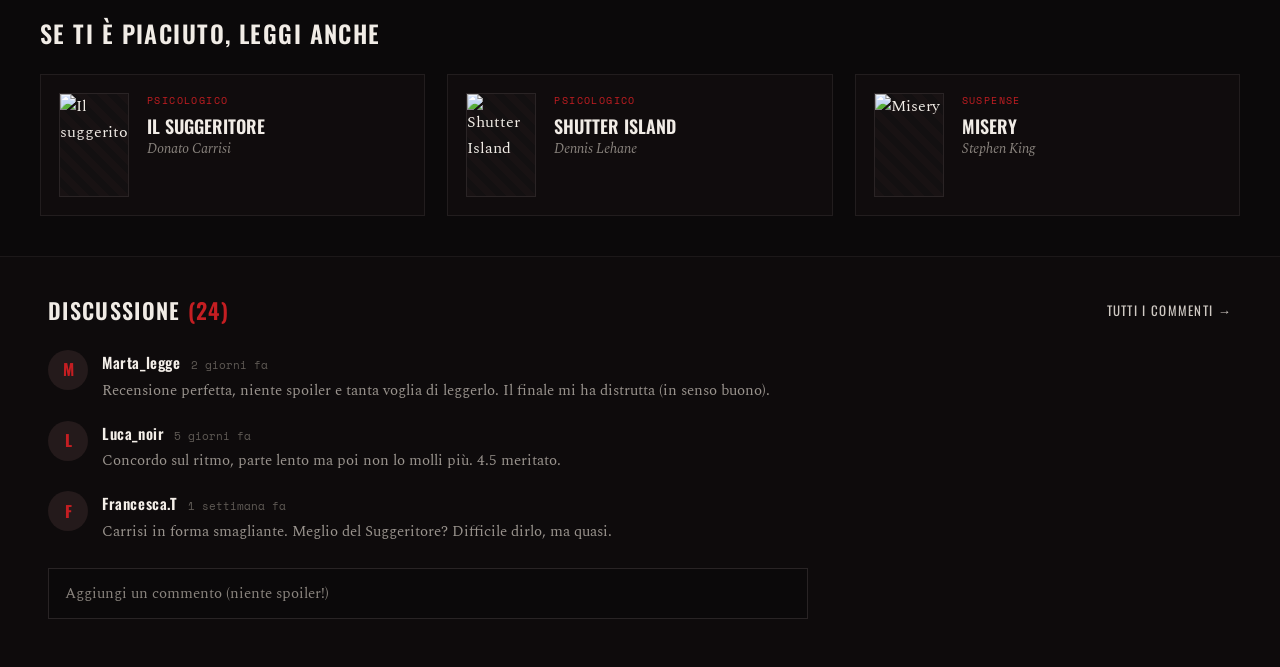
==== commit 7c988fab: "feat: aggiunge copertine via Open Library ISBN per tutti i 12 libri" ====
--- a/recensione.html
+++ b/recensione.html
@@ -205,10 +205,8 @@
     <!-- SIDEBAR -->
     <aside style="padding: 44px 32px; background: var(--bg-alt);">
 
-      <!-- Cover placeholder -->
-      <div class="ot-cover-placeholder" style="aspect-ratio: 2/3; margin-bottom: 22px; flex-direction: column; gap: 8px;">
-        <span>[ COPERTINA ]</span>
-      </div>
+      <!-- Cover -->
+      <img src="https://covers.openlibrary.org/b/isbn/9788830453500-L.jpg" alt="Io sono l'abisso" style="aspect-ratio: 2/3; width: 100%; object-fit: cover; display: block; margin-bottom: 22px; border: 1px solid #2a2425;">
 
       <!-- Buy box -->
       <div class="ot-buy-box">
@@ -254,7 +252,7 @@
     <div style="display: grid; grid-template-columns: repeat(3, 1fr); gap: 22px; max-width: 1360px;">
 
       <article class="ot-rev-card ot-card">
-        <div class="ot-rev-cover" style="width: 70px; height: 104px;"></div>
+        <img class="ot-rev-cover" src="https://covers.openlibrary.org/b/isbn/9788830444966-L.jpg" alt="Il suggeritore" style="width: 70px; height: 104px;">
         <div>
           <div class="ot-rev-genre">Psicologico</div>
           <h3 class="ot-rev-title" style="font-size: 18px;">Il suggeritore</h3>
@@ -263,7 +261,7 @@
       </article>
 
       <article class="ot-rev-card ot-card">
-        <div class="ot-rev-cover" style="width: 70px; height: 104px;"></div>
+        <img class="ot-rev-cover" src="https://covers.openlibrary.org/b/isbn/9780062068415-L.jpg" alt="Shutter Island" style="width: 70px; height: 104px;">
         <div>
           <div class="ot-rev-genre">Psicologico</div>
           <h3 class="ot-rev-title" style="font-size: 18px;">Shutter Island</h3>
@@ -272,7 +270,7 @@
       </article>
 
       <article class="ot-rev-card ot-card">
-        <div class="ot-rev-cover" style="width: 70px; height: 104px;"></div>
+        <img class="ot-rev-cover" src="https://covers.openlibrary.org/b/isbn/9780451169525-L.jpg" alt="Misery" style="width: 70px; height: 104px;">
         <div>
           <div class="ot-rev-genre">Suspense</div>
           <h3 class="ot-rev-title" style="font-size: 18px;">Misery</h3>
@@ -344,13 +342,4 @@
 
     <div class="ot-comment-form" style="margin-top: 24px; max-width: 760px;">
       <input class="ot-comment-input" type="text" placeholder="Aggiungi un commento (niente spoiler!)">
-      <button class="ot-btn" style="padding: 0 24px; font-size: 14px; letter-spacing: .08em;">Invia</button>
-    </div>
-  </section>
-
-  <!-- FOOTER -->
-  <footer class="ot-footer-mini">
-    <span>© 2026 Ossessione Thriller · Alcuni link sono affiliati</span>
-    <div class="ot-footer-mini-links">
-      <a href="#">Privacy</a>
- +      <button class="ot-btn" style="padding: 0 24px; font-size:
--- a/css/style.css
+++ b/css/style.css
@@ -262,6 +262,11 @@
   align-items: center;
   justify-content: center;
 }
+img.ot-cover-placeholder {
+  display: block;
+  width: 100%;
+  object-fit: cover;
+}
 .ot-cover-placeholder span {
   font-family: var(--font-mono);
   font-size: 11px;
@@ -617,6 +622,8 @@
   flex-shrink: 0;
   background: repeating-linear-gradient(45deg, #181213, #181213 7px, #131011 7px, #131011 14px);
   border: 1px solid #2a2425;
+  object-fit: cover;
+  display: block;
 }
 .ot-rev-genre {
   font-family: var(--font-mono);
@@ -665,7 +672,4 @@
 }
 @media (max-width: 768px) {
   .ot-utilbar, .ot-header { padding: 9px 20px; }
-  .ot-nav { display: none; }
-  .ot-footer-grid { grid-template-columns: 1fr; }
-  .ot-footer-mini, .ot-footer { padding: 20px; }
-}
+  .ot-na
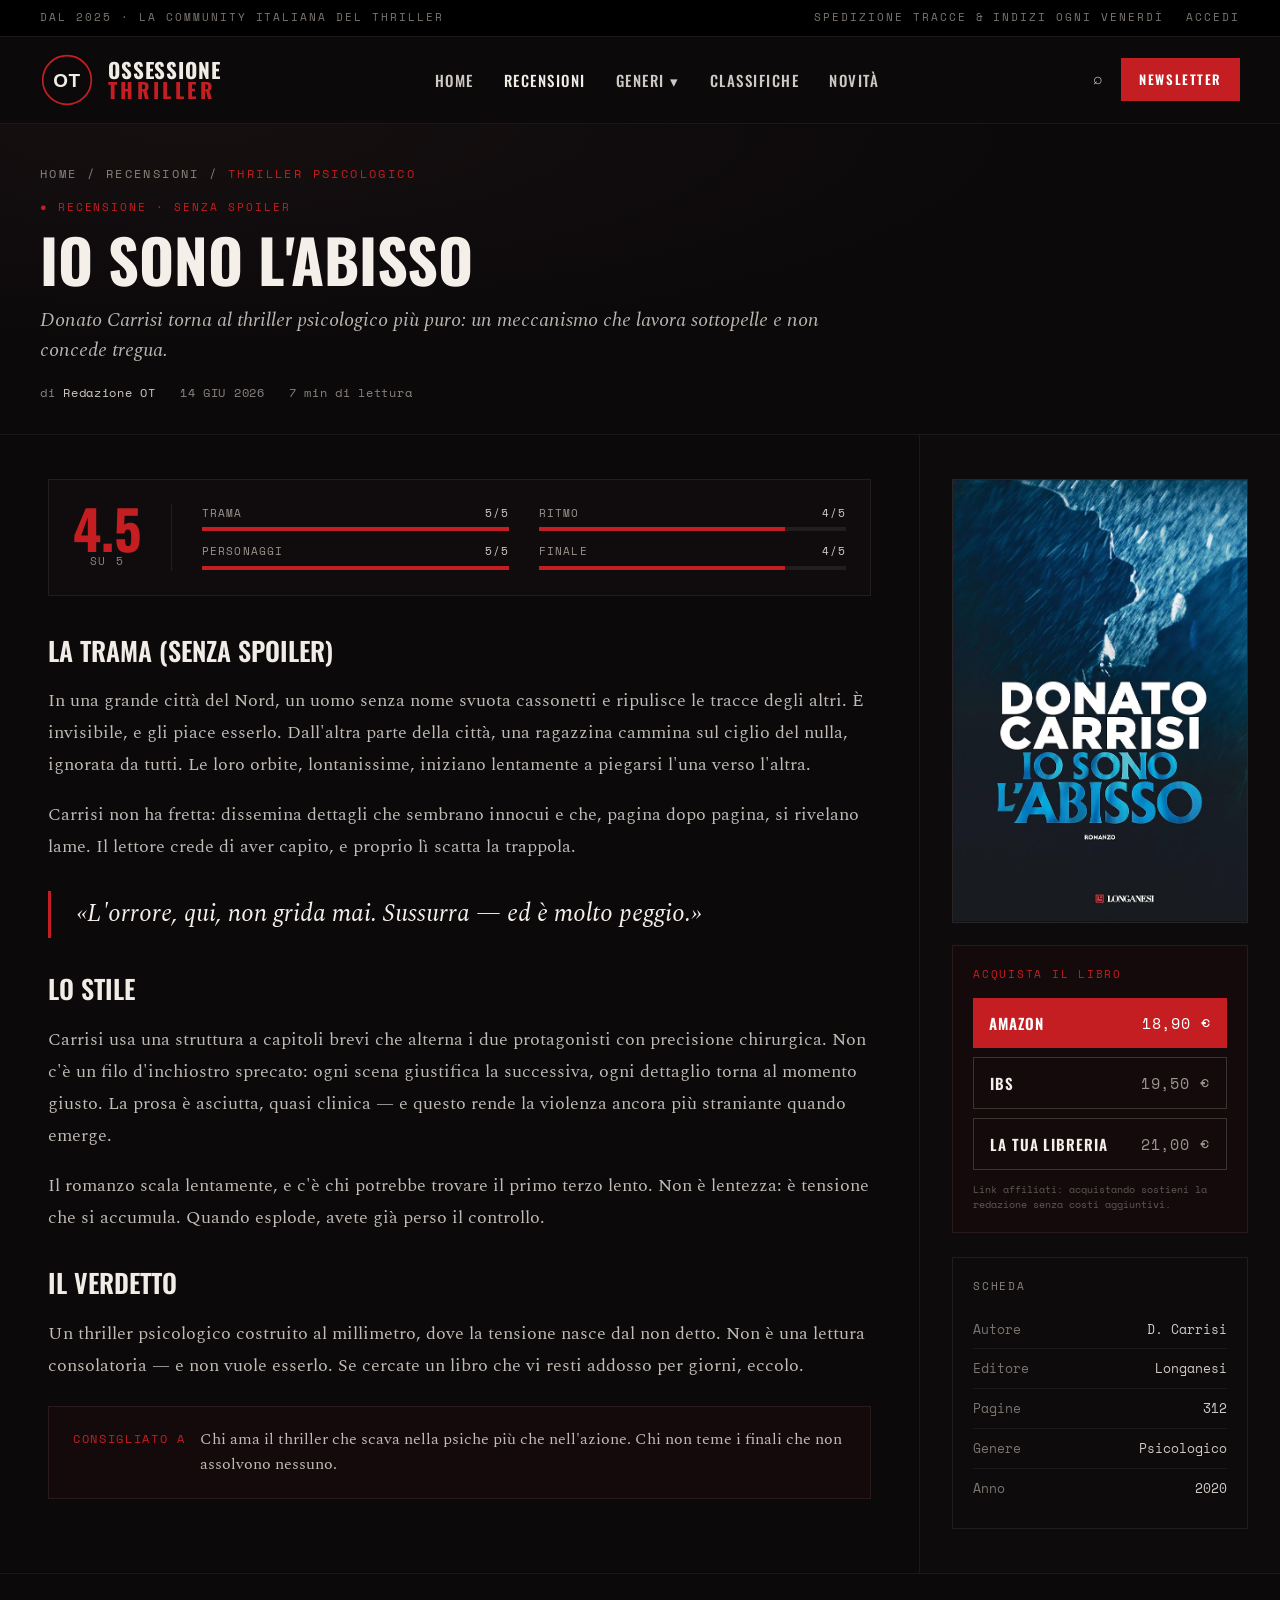
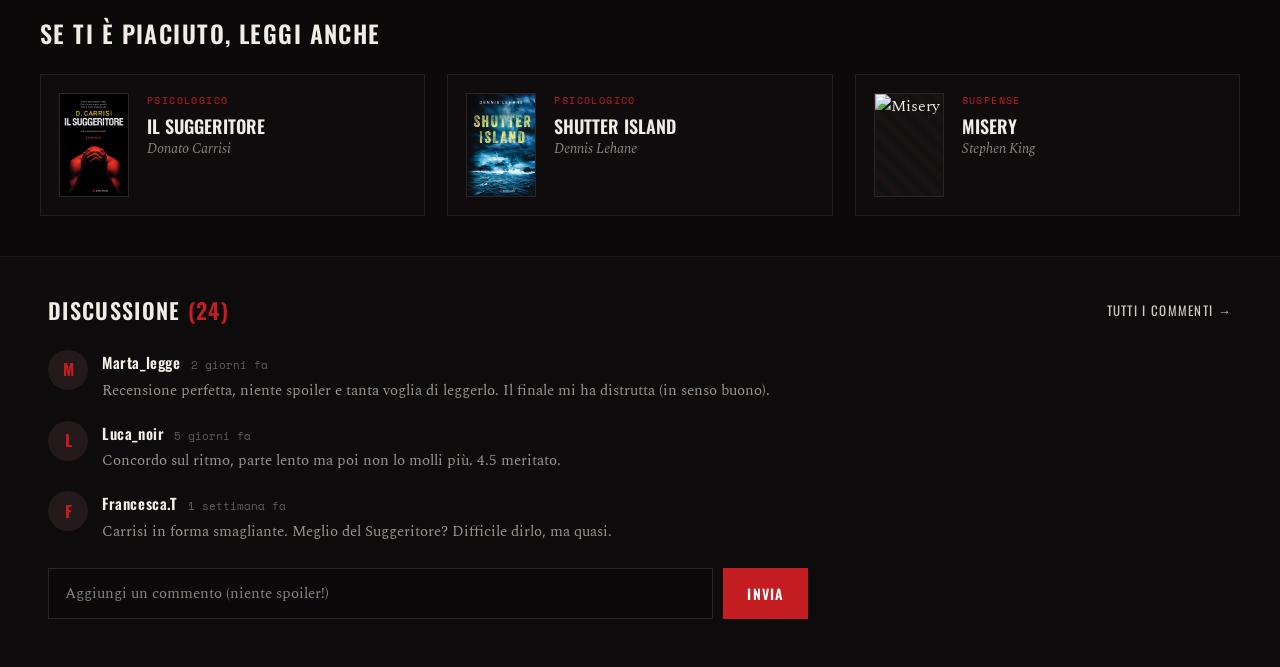
==== commit 43817cc3: "feat: usa copertine locali da assets per 5 libri, Open Library per i restanti 8" ====
--- a/recensione.html
+++ b/recensione.html
@@ -206,7 +206,7 @@
     <aside style="padding: 44px 32px; background: var(--bg-alt);">
 
       <!-- Cover -->
-      <img src="https://covers.openlibrary.org/b/isbn/9788830453500-L.jpg" alt="Io sono l'abisso" style="aspect-ratio: 2/3; width: 100%; object-fit: cover; display: block; margin-bottom: 22px; border: 1px solid #2a2425;">
+      <img src="assets/io%20sono%20l'abisso.jpg" alt="Io sono l'abisso" style="aspect-ratio: 2/3; width: 100%; object-fit: cover; display: block; margin-bottom: 22px; border: 1px solid #2a2425;">
 
       <!-- Buy box -->
       <div class="ot-buy-box">
@@ -252,7 +252,7 @@
     <div style="display: grid; grid-template-columns: repeat(3, 1fr); gap: 22px; max-width: 1360px;">
 
       <article class="ot-rev-card ot-card">
-        <img class="ot-rev-cover" src="https://covers.openlibrary.org/b/isbn/9788830444966-L.jpg" alt="Il suggeritore" style="width: 70px; height: 104px;">
+        <img class="ot-rev-cover" src="assets/Il%20suggeritore.jpg" alt="Il suggeritore" style="width: 70px; height: 104px;">
         <div>
           <div class="ot-rev-genre">Psicologico</div>
           <h3 class="ot-rev-title" style="font-size: 18px;">Il suggeritore</h3>
@@ -261,7 +261,7 @@
       </article>
 
       <article class="ot-rev-card ot-card">
-        <img class="ot-rev-cover" src="https://covers.openlibrary.org/b/isbn/9780062068415-L.jpg" alt="Shutter Island" style="width: 70px; height: 104px;">
+        <img class="ot-rev-cover" src="assets/shutter%20island.jpg" alt="Shutter Island" style="width: 70px; height: 104px;">
         <div>
           <div class="ot-rev-genre">Psicologico</div>
           <h3 class="ot-rev-title" style="font-size: 18px;">Shutter Island</h3>
@@ -342,4 +342,8 @@
 
     <div class="ot-comment-form" style="margin-top: 24px; max-width: 760px;">
       <input class="ot-comment-input" type="text" placeholder="Aggiungi un commento (niente spoiler!)">
-      <button class="ot-btn" style="padding: 0 24px; font-size:+      <button class="ot-btn" style="padding: 0 24px; font-size: 14px; letter-spacing: .08em;">Invia</button>
+    </div>
+  </section>
+
+  <!-- FOOTER -
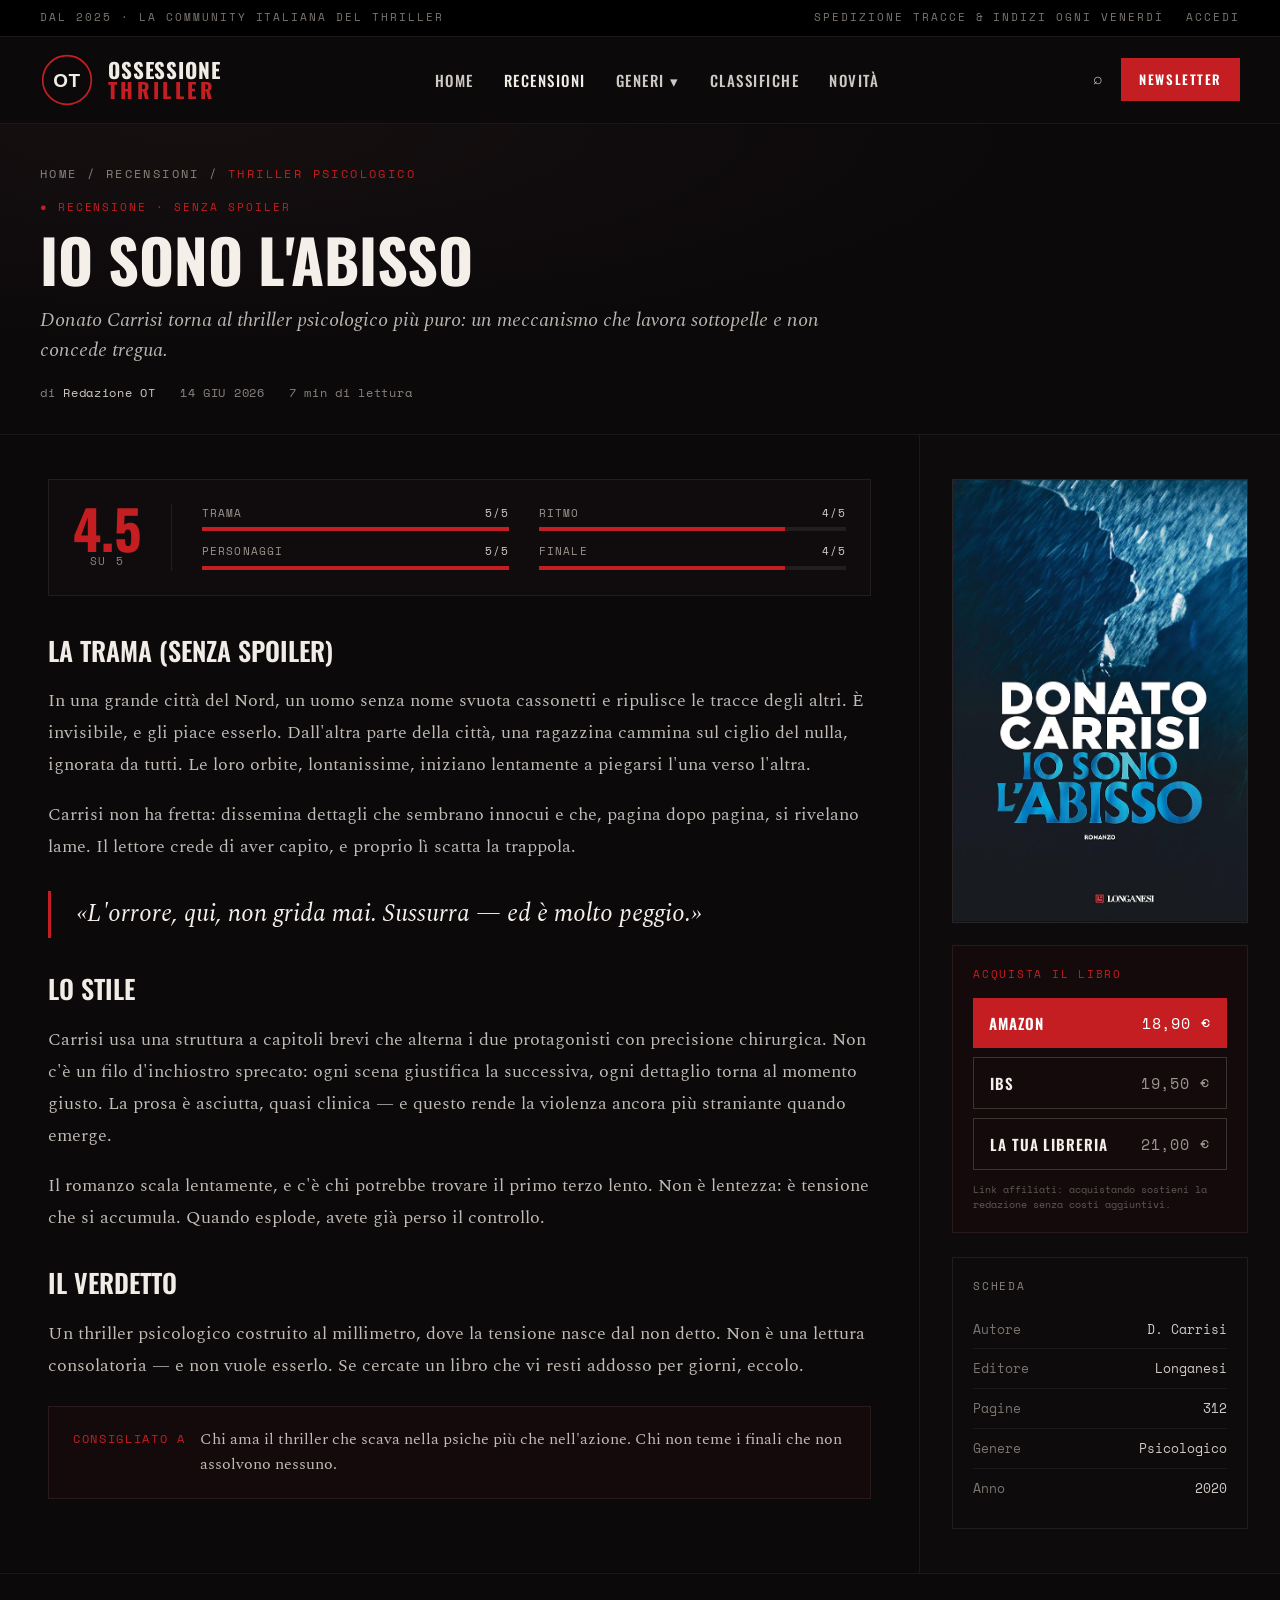
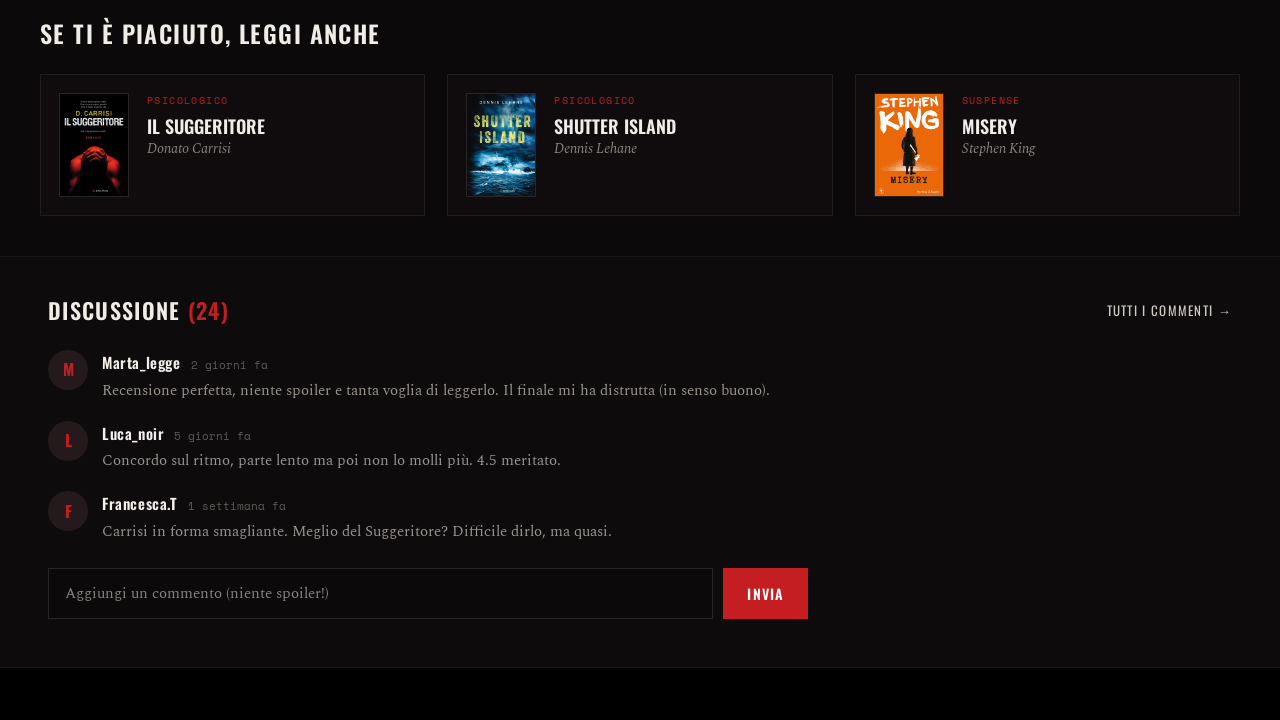
==== commit 3f9ffec7: "feat: aggiunge copertina locale per Misery" ====
--- a/recensione.html
+++ b/recensione.html
@@ -270,7 +270,7 @@
       </article>
 
       <article class="ot-rev-card ot-card">
-        <img class="ot-rev-cover" src="https://covers.openlibrary.org/b/isbn/9780451169525-L.jpg" alt="Misery" style="width: 70px; height: 104px;">
+        <img class="ot-rev-cover" src="assets/misery.jpg" alt="Misery" style="width: 70px; height: 104px;">
         <div>
           <div class="ot-rev-genre">Suspense</div>
           <h3 class="ot-rev-title" style="font-size: 18px;">Misery</h3>
@@ -346,4 +346,6 @@
     </div>
   </section>
 
-  <!-- FOOTER -+  <!-- FOOTER -->
+  <footer class="ot-footer-mini">
+   
